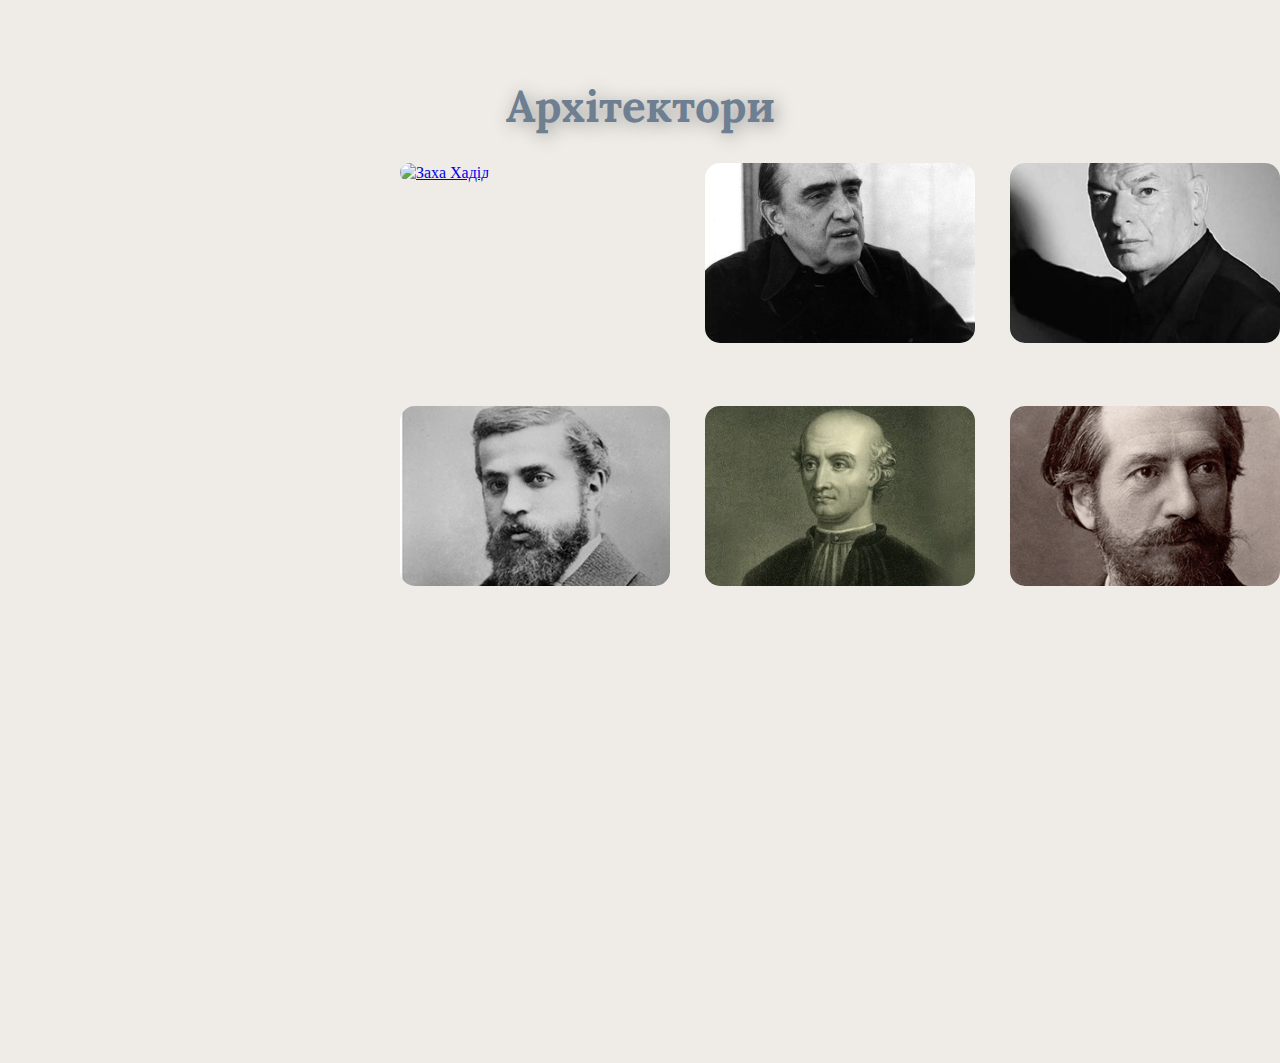
==== architects.html @ b0050d79 "Rename architects.php to architects.html" ====
<!DOCTYPE html>
<html lang="ua">
<head>
	<meta charset="UTF-8">
	<meta name="viewport" content="width=device-width, initial-scale=1.0">
	<link rel="shortcut icon"  href="images/cover/logo2.png">
	
   <link rel="stylesheet" href="libs/jquery-ui/jquery-ui.min.css">
	<link rel="stylesheet" href="libs/bxslider/jquery.bxslider.min.css">
	
	<link href="style.css" rel="stylesheet" type="text/css">
		<script src="libs/jquery/jquery-3.6.1.js"></script>
		<script src="libs/jquery-ui/jquery-ui.min.js"></script>

		<script src="libs/bxslider/jquery.bxslider.min.js"></script>
		<script src="libs/bxslider/jquery.fitvids.js"></script>
		<script src="js/script.js"></script>
	
		<link href="fonts/css/fontawesome.css" rel="stylesheet">
  		<link href="fonts/css/brands.css" rel="stylesheet">
  		<link href="fonts/css/solid.css" rel="stylesheet">
  		<link href="fonts/css/solid.min.css" rel="stylesheet">
  		


	<link rel="preconnect" href="https://fonts.googleapis.com">
	<link rel="preconnect" href="https://fonts.gstatic.com" crossorigin>
	<link href="https://fonts.googleapis.com/css2?family=Lora:wght@400;500;600&family=Roboto+Flex:opsz,wght@8..144,300;8..144,400;8..144,500&display=swap" rel="stylesheet">

	<link rel="preconnect" href="https://fonts.googleapis.com">
	<link rel="preconnect" href="https://fonts.gstatic.com" crossorigin>
	<link href="https://fonts.googleapis.com/css2?family=Fira+Sans+Condensed:wght@400;500&family=Open+Sans:wght@400;500;600&display=swap" rel="stylesheet">

	<title>Architects</title>
</head>

<body class="body-architects">

<?php include "nav-menu.php" ?>
	
<h1 class="arch-h1">
	Архітектори
</h1>

<div class="gallery-architects">

	<div class="g-1">
		<a href="biography-zaha-hadid.php">
		<figure>			
		<img src="images/Cover_Zaha-Hadid_portrait-by-Mary-McCartney.jpg" width="300" height="210" alt="Заха Хадід" >
		<figcaption><strong>Заха Хадід </strong>(31 жовтня 1950 — 31 березня 2016) - британський архітектор іракського походження, відома своїми радикальними деконструктивістськими проектами. У 2004 році вона стала першою жінкою, яка отримала Прітцкерівську архітектурну премію.</figcaption>
		</figure>
		</a>
	</div>
	<div class="g-2">
		<figure>
		<img src="images/Architects/img-O-Niemeyer.jpg" width="300" height="210" alt="Оскар Німейєр">
		<figcaption><strong>Оскар Німейєр</strong> (15 грудня 1907 — 5 грудня 2012) - бразильський архітектор, ранній представник архітектури модерн в Латинській Америці. Спроектував понад 600 будівель. Збудував нову столицю Бразилії.</figcaption>
		</figure>
	</div>
	<div class="g-3">
		<figure>
		<img src="images/Architects/img-J-Novel.jpg" width="300" height="210" alt="Жан Нувель">
		<figcaption><strong>Жан Нувель</strong> (12 серпня 1945 р.) - французький архітектор, який проектував свої будівлі так, щоб «створювати візуальний ландшафт», який відповідав їхньому контексту. Нагороджений Прітцкерівською премією 2008р.</figcaption>
		</figure>
	</div>
	<div class="g-4">
		<figure>
		<img src="images/Architects/img-gaudi-1.jpg" width="300" height="210" alt="Антоніo Гауді">
		<figcaption><strong>Антоніo Гауді</strong> (25 червня 1852 — 10 червня 1926) - іспанський (каталонський) архітектор. Значна частина його кар’єри була присвячена незвичайній церкві Святого Сімейства (Sagrada Familia).</figcaption>
		</figure>
	</div>
	<div class="g-5">
		<figure>
		<img src="images/Architects/img-bramante2-1.jpg" width="300" height="210" alt="Донато Браманте">
		<figcaption><strong>Донато Браманте</strong> (близько 1444 р.— 11 квітня 1514 р.) - італійський архітектор, основоположник Ренесансу.За проектом Браманте Берніні створив цей собор св. Петра. Під його керівництвом було створено низку розкішних будинків</figcaption>
		</figure>
	</div>
	<div class="g-6">
		<figure>
		<img src="images/Architects/img-bartoldi-1-1.jpg" width="300" height="210" alt="Фредерік-Огюст Бартольді">
		<figcaption><strong>Фредерік-Огюст Бартольді</strong> (2 квітня 1834 — 4 жовтня 1904, Париж) - французький скульптор Статуї Свободи в гавані Нью-Йорка. Статуя Свободи є найвідомішою роботою Бартольді, але його шедевром серед монументальних проектів є Бельфорський лев.</figcaption>
		</figure>
	</div>
	
	
</div>


	


</body>

</html>
---- style.css ----
/* скидання стилів браузера */
html, body, div, span, object, iframe, h1, h2, h3, h4, h5, h6, p, blockquote, pre,  abbr, acronym, address, big, cite, code, del, dfn, em, img, ins, kbd, q, s, samp,small, strike, strong, sub, sup, tt, var, b, u, i, center, dl, dt, dd, ol, ul, li, fieldset, form, label, legend,
table, caption, tbody, tfoot, thead, tr, th, td, article, aside, canvas, details, embed, 
figure, figcaption, footer, header, hgroup, menu, nav, output, ruby, section, summary,
time, mark, audio, video {
  margin: 0;
  padding: 0;
  border: 0;
  font-size: 100%;
  vertical-align: baseline;
}
article, aside, details, figcaption, figure, footer, header, hgroup, menu, nav, section {
  display: block;
}
body {
  line-height: 1.2;
}
ol { 
  padding-left: 1.4em;
  list-style: decimal;
}
ul {
  padding-left: 1.4em;
  list-style: none;
}
table {
  border-collapse: collapse;
  border-spacing: 0;
}



/* кінець коду скидання стилів браузера */

/*Стилі для Меню*/

.mainNav *{
 margin: 0;
 padding: 0; 
}

.mainNav ul,  
.mainNav ol{
 list-style: none;
}    

.mainNav > ul{
 display: flex;
 justify-content: center;
}

.nav > li a
{
  text-decoration: none;
  color: #EFECE7;
  font-family: 'Fira Sans Condensed', sans-serif;
  font-size: 22px;
  list-style: none;  
  display: block;
}

.nav li a:hover {
  
  color: #CDCAC5;
  font-size: 24px;  
  box-shadow: 0 10px 6px -8px #EFECE7;
  -webkit-transition: -webkit-transform .1s, box-shadow 0.1s ease-out.1s;
  transition: transform .1s, box-shadow 0.1s ease-out.1s;
   
}    



.nav{
  box-sizing: border-box;
  display: flex;  
  flex-direction: row;
  justify-content: center;  
  padding: 28px 0px 25px;
  gap:20px; 
  /*position: absolute;*/
  width: 100%;
  height: 70px;  
  top: 0;
  background: #394C60;
  border: 1px solid rgba(0, 0, 0, 0.3);
  box-shadow: 0px 4px 4px rgba(0, 0, 0, 0.25);
  position: fixed;
 font-family: 'Fira Sans Condensed', sans-serif;
 font-size: 22px;
 color:#EFECE7;

}


.nav li ul{  
  background-color: #394C60;  
  height: 325px;
  min-width: 150px;
  position:relative;  
  left:5px;

  display: none;
}


.logotype{

  margin-right: 150px;
  margin-top:-4px;
  font-size: 30px;
  color:#EFECE7;
  text-shadow: 2px 2px 4px #000000;

}

.logo-img{

  margin-top: -5px;
  filter: drop-shadow(4px 10px 14px #000);
}




.nav li > ul li ul{
 position: absolute;
 right: -150px;
 top: 0;
}    
.nav li > ul li a
{
  padding: 5px;
  text-transform: none;
  font-size: 20px;  
}

.nav li:hover>ul{
 
 display: block;
  
 font-size: 20px;
}    




/*grid*/

/*#container {
  width: 100%;
  height: 100%;
  background-color: #800020;
  display: grid;
  grid-template-rows: 70px 1200px 70px; 
  grid-template-columns: 1fr 0.7fr;
  gap: 10px;
  padding-bottom: 40px;
  margin-top: 80px;
  margin-bottom: 80px;
}*/

/*header {

  grid-column: 1 / 3;
  grid-row: 1 / 2; 
  margin-left: 20px;
  margin-top: 10px;
}*/

h1{  

  font-family: 'Lora', sans-serif;
  font-size: 44px;
  text-align: center;  
  color:#6E7F91;  
  margin:0;
  padding:0;  
  text-shadow: 0px 4px 14px #6E7F91;
  text-shadow: 3px 3px 18px rgba(150, 150, 150, 1);
}




 .div-about{
  
  margin: 20px;
  font-family: 'Lora', sans-serif;
  font-size: 18px;
}

.ul-about li {
  padding-left: 2rem;
  background-image: url(images/star-4.png);
  background-position: 0 0;
  background-size: 1.6rem 1.6rem;
  background-repeat: no-repeat;
  padding-bottom: 2px; 
  list-style-position: outside;

}



.div-about h3{
  font-size: 26px;
  margin-bottom: 5px;
}

p {
    font-family: 'Lora', sans-serif;
    margin-left: 10px;
    margin-right: 15px;
    padding:0;   
    text-indent: 2.5em;
    text-align: justify;
  }


  .links-p {
  font-family: 'Fira Sans Condensed', serif;
  font-size:16px;
  font-weight: lighter;
  text-indent: 2.5em;
  margin-left: 25px;
  }



body{
   background-color: #EFECE7;
}
/*Стили для грід контейнера*/


[class^="box-"] {
  /*background-color: skyblue;*/  
  display: grid;
  font-size: 18px;
  box-shadow: rgba(50, 50, 93, 0.25) 0px 50px 100px -20px,
  rgba(0, 0, 0, 0.3) 0px 30px 60px -30px,
  rgba(10, 37, 64, 0.35) 0px -2px 6px 0px inset;
}

.container-1 {
  display: grid;
  height: 100vh;
  gap: 15px; 
  width:1400px; 
  justify-items:center;
  justify-self: center;
  justify-content: center;
 
  

  grid-template-columns: 400px 200px;
  grid-template-rows: 700px 700px;
  margin-top: 50px;
  margin-bottom: 80px;
  margin-left: 100px;
  margin-right: 20px;
  
  
}


.box-1{
    grid-column: 1/4;
    grid-row: 1/2;  
   justify-content: center;
   align-items: end;
  
   
}

.box-1 img{
width: 795px; height: 530px; object-fit: cover;
margin: 4px;
}

.box-2{
  grid-column: 1/3;
  grid-row: 2/3;

  
}

.box-3{
  
  grid-column: 3/4;
  grid-row: 2/3;
  justify-items:space-around;
  
}


.ul-definition li {
  padding-left: 2rem; 
  list-style-image: url(images/star-4.png);
  background-position: 0 0;
  background-size: 1.6rem 1.6rem;
  background-repeat: no-repeat;  
  list-style-position: inside;
  font-family: 'Lora', sans-serif;
  padding-right: 15px;
  text-align: justify;
  font-size: 18px;
  padding: 0;
  margin-right: 15px;

}

 .links-p a{
  font-family: 'Fira Sans Condensed', sans-serif;
  font-size:16px;
  font-weight: lighter;
  text-indent: 4em;
  margin-left: 50px;

  }


.box-4{
  grid-column: 1/4;
  grid-row: 5/6;
  justify-content: start;
  margin-left: 0px;
  /*margin-right: 50px;*/
}



blockquote p{
    padding: 15px;
    font-family: 'Lora', sans-serif;    
    font-weight: bolder;
    font-size: 16px;
    text-align: right;    
}
figcaption{
  padding-right: 15px;
  text-align: right;
}


/*Стилі для вертикального меню*/
.mainNav [type="checkbox"]{
 display: none;
}

.mainNav label.toggleMenu{
 background: #6E7F91;
 display: none; 
 padding: 15px 40px; 
 cursor: pointer;
 position: relative;
 color: #EFECE7;
  font-family: 'Fira Sans Condensed', sans-serif;
  font-size:16px;
  font-weight: lighter;
}    

.mainNav label.toggleMenu .logo{
 position: absolute;
 top: 3px;
 left: 50px;
 font-size: 25px;
 color: #EFECE7;
}

 

/*Стилі для адаптації вертикального меню */
@media all and (max-width: 800px) {
 .mainNav {
  /*overflow: hidden;*/
 }

 .mainNav {
  display: block;
  position: fixed; 
 }
.mainNav .nav{
  display: none;
}

.mainNav label.toggleMenu{
 display: block;
}  

input.toggleMenu:checked + label.toggleMenu{
 background: #394C60;
 color: #CDCAC5;
}

input.toggleMenu:checked ~ .nav{
 display: block; 
 background-color: #394C60; 
 /*position: absolute;*/
 position: fixed; 
 height: 180px;
 /*width: 100%;*/
 padding-top: 5px;
 padding-left:50px;

}
.logotype{
  display:none;
}



}


/*.container-1 {
  display: grid;
  height: 100vh;
  gap: 5px; 
  width:1400px; 
  justify-items:center;
  justify-self: center;
  grid-template-columns: 400px 200px;
  grid-template-rows: 700px 700px;
  margin-top: 50px;
  margin-bottom: 80px;
  margin-left: 150px;  
}
*/


/*Стилі для адаптації Grid контейнера*/



@media all and (max-width: 800px){

.container-1{
  margin-left:20px;
  margin-top: 20px;  
  grid-template-columns: 400px auto 400px ;
  grid-template-rows: 400px 600px 700px;
  width:795px;
  justify-content: start;
  
  
}

.box-1,.box-2,.box-3,
.box-4,.box-5
{
  /*margin-left: 15px;*/
  margin-right: 5px;
  font-size: 14px;
}

  .box-1{
  grid-column: 1/3;
  grid-row: 1/2;
  justify-content: right;
  align-items: right;
  
}

.box-1 img{
/*width: 795px; height: 530px; object-fit: cover;*/
width: 398px; height: 265px; object-fit: cover;


}

.box-1 h1{
  
  font-family: 'Lora', sans-serif;
  font-size: 30px;
  text-align: center;
  
}

/*B*/
.box-2{
  grid-column: 1/3;
  grid-row: 2/3;
}

/*C*/
.box-3{
  grid-column: 1/3;
  grid-row: 3/5;  
}

.box-2, .box-3 p {
    font-family: 'Lora', sans-serif;    
    text-indent: 2.5em;
    font-size: 14px;
    text-align: justify;
  }

.box-2 li{
  font-size: 14px;
}


.ul-definition li {
  padding-left: 2rem;  
  background-position: 0 0;
  background-size: 1.6rem 1.6rem;
  background-repeat: no-repeat;  
  list-style-position: inside;
  font-family: 'Lora', sans-serif;
  padding-right: 15px;
  text-align: justify;
  font-size: 14px; 

}

.links-p a{
  font-size:10px;
  margin-top:0;
  margin-left: 50px;
  text-indent: 3em;
}


  /*.links-p{
  font-family: 'Fira Sans Condensed', sans-serif;
  font-size:12px;
  font-weight: lighter;
  text-indent: 0;
    }*/


.box-4{
  grid-column: 1/3;
  grid-row: 7/8;
}




}

/*Стилі для типів архітектури*/
h2 {
font-family: 'Lora', sans-serif;
font-size: 20px;
text-align: left;
padding-top:15px;
padding-bottom: 15px;
padding-left:15px;
}



ol li{
  padding-left: 2rem; 
  background-position: 0 0;
  background-size: 1.6rem 1.6rem;
  background-repeat: no-repeat;  
  list-style-position: inside;
  font-family: 'Lora', sans-serif;
  padding-right: 15px;
  text-align: justify;
  font-size: 18px;  
}



/*Стиля для слайдера bx-slider*/

.slider img { width: 800px; height: 500px; object-fit: cover; }

.bx-viewport{
  background:#EFECE7;

}

.bx-wrapper{
  background:#EFECE7;  
  border:#EFECE7;
  box-shadow: rgba(50, 50, 93, 0.25) 0px 50px 100px -20px,
   rgba(0, 0, 0, 0.3) 0px 30px 60px -30px,
   rgba(10, 37, 64, 0.35) 0px -2px 6px 0px inset;
}


/*Стилі для сторінки architects.php flex*/




/*.gallery-architects{
  display:flex;
  flex-direction: row;  
  position:relative;
  
    
  justify-content: space-around;
  align-content: stretch;
  width: 80%;
  height: 80vh; 
  margin-top: 50px;
 flex-wrap: wrap;
 align-items: center;
 overflow: auto;
 
 
}

.gallery-architects{
  display: flex;
   flex-direction: column;
  flex-flow: column wrap;
  align-content: space-between;
  position:relative;
  height: 600px;  
  overflow: scroll;
}*/
















/*.gallery-architects figure{
  display: inline-block;  
  width: 225px;
  height:158px;
  margin: 25px;  
  padding:15px;
 
}*/



/*
.g {

  
  width: 225px;
  height:158px;  

  margin: 25px;  
  padding:25px;

}*/








figure img {
  width: 270px;
  height: 180px;
  -webkit-transition: .3s ease-in-out;
  transition: .3s ease-in-out;
}

figure:hover img{
  width: 297px;
  height: 198px; 
}




.gallery-architects figcaption{
  position: relative;
  width: 260px;
  height: 140px;  
  background-color:#6E7F91;
  /* Сверху | Справа | Снизу | Слева */  
  padding: 0.2% 0% 2.5% 2.6%;
  margin:0 auto;
  font-family: 'Lora', serif;  
  font-size: .9em;
  /*font-size: 16px;*/
  text-align: start;
  color: white;
  border-radius: 0px 0px 15px 15px;
  -webkit-box-shadow: 1px 10px 19.5px 0 #394c60;
  -moz-box-shadow: 1px 10px 19.5px 0 #394c60;
  box-shadow: 1px 10px 19.5px 0 #394c60;  
  background: #6E7F91;
  -webkit-backdrop-filter: blur(10px);
  backdrop-filter: blur(10px);
  border: 1px solid #394C60;

  background: rgba(57,76,96,0.6);
  -webkit-backdrop-filter: blur(10px);
  backdrop-filter: blur(10px);
border: 1px solid rgba(57,76,96,0.3);
}




.gallery-architects img { 
    width: 270px;
    height: 180px;
    object-fit: cover;
    border-radius:15px;
     }




.body-architects{

  background-image: url(images/cover/img-arch.jpg);
  
  background-repeat: no-repeat;
 -webkit-background-size: cover;
    -moz-background-size: cover;
    -o-background-size: cover;
    background-size: cover;
   /* height: 100%;*/    
    overflow: hidden;   
    position:relative;
    z-index:30;
    width: 100%;
  height: auto;
}



.mainNav{
  position:relative;
  z-index:50;
}





/*Адаптація сторінки Architects */

/*@media (max-width: 800px) {

  .gallery-architects {

    display: flex;
    flex-direction: column;
    flex-wrap: column wrap;
    align-content: space-between;
    justify-content: center;    
    overflow: scroll;
    height: 2000px;
    
  }
}

.g
{
  flex: 100%;
    max-width: 100%;
    display: row;
}*/


.quote {
  padding:300px;

  font-size: 44px;
  font-family: 'Arial' sans-serif;
  line-height: 1.5;
  font-weight: bold;

  animation-duration: 5s;
  animation-name: slidein;
}

@keyframes slidein {
  from {
    margin-left: 100%;
    width: 300%;
  }

  to {
    margin-left: 0%;
    width: 100%;
  }
}


/*Стилі для сторінки architects - grid розмітка
*/
[class^="g-"] {
 /* background-color: skyblue;*/
  
  display: grid;
  place-items: start;

}


.gallery-architects {
  display: grid;
  grid-auto-flow: column;  
  margin-left:400px;
  margin-top:30px;
  grid-template-columns: 1fr 1fr 1fr 1fr; 
  grid-template-rows: 1.5fr 1.5fr 1.5fr 0.5fr 0.5fr;
  
  gap: 20px 20px; 
  grid-template-areas: 
    "A B C"    
    "D E F"    
    ". . . ";
  width: 1200px;
  height: 100vh;
  
  justify-content: space-between;
  /*align-content: end;*/
  overflow: scroll;

}



.g-1 {
  grid-area: A;
   
}
.g-2 {
  grid-area: B;
}
.g-3 {
  grid-area: C;
}

.g-4 {
  grid-area: D;
}
.g-5 {
  grid-area: E;
}
.g-6 {
  grid-area: F;
}



/*figure figcaption{
  display: none;
}

figure:hover figcaption
{
  display: block;

}*/


[class^="g-"]  figcaption{
  display: none;
}

[class^="g-"] :hover figcaption
{
  display: block;

}



.arch-h1{
  margin-top:80px;
}

/**/

/*Адаптація сторінки Architects */
@media all and (max-width: 800px)

{

.gallery-architects {
  display: grid;
  grid-template-columns: repeat(auto-fit, minmax(300px, 1fr));
  grid-template-rows: repeat(6, 400px);


  /*grid-template-columns: 1fr; 
  grid-template-rows: 0.5fr 0.5fr 0.5fr 0.5fr 0.5fr 0.5fr; */
  gap: 2px 2px;
  margin-left:15px;
  justify-content: start; 
  justify-items: stretch;
  width: 300px;  
  height: 800px;
 
  grid-template-areas: 
    "A"
    "B"
    "C"
    "D"
    "E"
    "F"
    "."
    ".";


   /*  width: auto;  
    height: 70%;*/

    overflow: scroll; 

}

/*figcaption{
  padding: 0px;
  margin: 0px;
  font-size: 12px;

}*/

figure figcaption{
  display: block;
}

figure:hover figcaption
{
  display: block;
  position: relative;
  padding: 0;
  margin: 0;

}

.arch-h1{
  margin-top:40px;
  margin-left: 15px;
  text-align: left;
  font-size: 34px;
}

[class^="g-"] {
  /*background-color: skyblue;*/
  
  display: column;
  place-items: start;
  margin:0;

}

[class^="g-"]  figcaption{
  display: block;
  padding: 2px;
  margin: 0;
  font-size: 12px;  
}

/*[class^="g-"] :hover figcaption
{
  display: block;

}*/





}




  /*.gallery-architects {

    display: grid;
    
    align-content: space-between;
    justify-content: center;    
    overflow: scroll;
    height: 2000px;
    
  }*/








/*.g
{
  flex: 100%;
    max-width: 100%;
    display: row;
}

*/









/*Стилі для футера*/

footer {
    display: flex;
    justify-content: center;
    flex-wrap: wrap;
    padding: 10px;
    background-color: #394C60;
    color: #EFECE7;
    font-family: 'Fira Sans Condensed', sans-serif;    
    position: fixed;    
    left: 0;
    bottom: 0;
    width: 100%;
    height:20px;

    box-shadow: rgba(50, 50, 93, 0.25) 0px 50px 100px -20px, rgba(0, 0, 0, 0.3) 0px 30px 60px -30px, rgba(10, 37, 64, 0.35) 0px -2px 6px 0px inset;

  }




/*Адаптація футера*/


@media all and (max-width: 800px){

footer {
  display: flex;
  flex-direction: column;
  width:795px;
  flex-wrap: wrap;
  flex-grow: 0;
    flex-shrink: 0;
  }
}
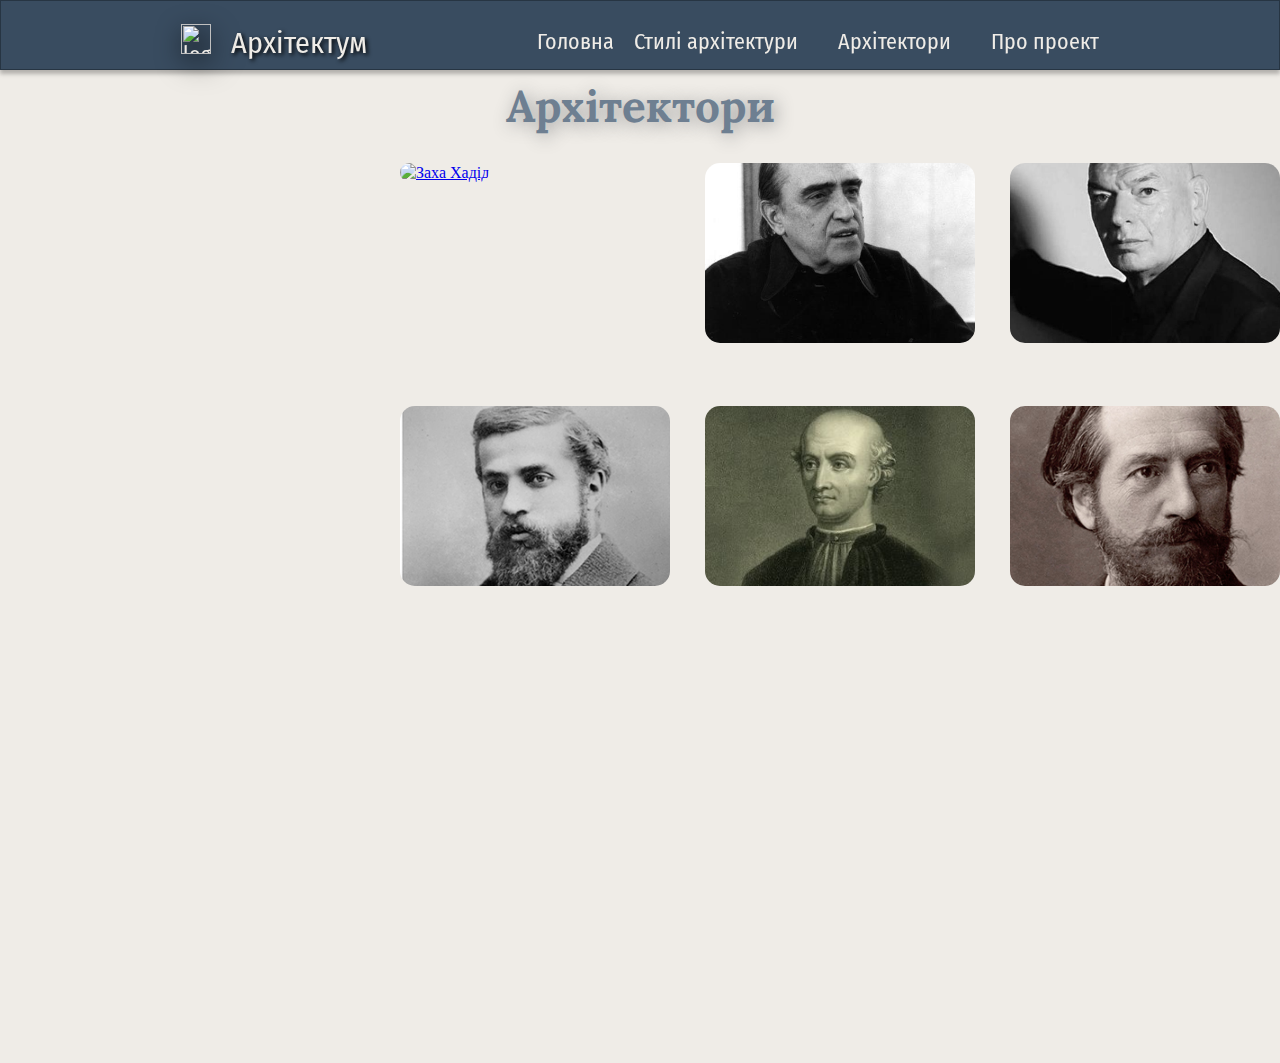
==== commit e06dfd63: "Update architects.html" ====
--- a/architects.html
+++ b/architects.html
@@ -36,7 +36,30 @@
 
 <body class="body-architects">
 
-<?php include "nav-menu.php" ?>
+	<nav class="mainNav">
+       		<input type="checkbox" name="toggle" id="menu" class="toggleMenu">
+       		<label for="menu" class="toggleMenu"><img src="images/cover/logo1.png" width="30px" height="30px" title="logo"><!-- <i class="fa-solid fa-bars"></i> --></label>
+
+       		   <ul class="nav">
+       		   	<img src="images/cover/logo1.png" width="30px" height="30px" title="logo" class="logo-img"> 
+       		   	    <li class="logotype"> Архітектум </li>
+					<li class="nav-link"> <a href="index.php" class="home-link">Головна</a></li>
+					<li> <a href=# class="style-arch-link">Стилі архітектури</a>
+							<ul>
+									<li><a href="art-deco.html" class="art-deco">Арт Деко</a></li>
+									<li><a href="baroque.html" class="baroque">Бароко</a></li>
+									<li><a href="gothic.html" class="gothic">Готика</a></li>							
+									<li><a href="islamic.html" class="іslamic">Ісламська</li>
+									<li><a href="modern.html" class="modernism">Модернізм</li>
+									<li><a href="parametric.html" class="parametric">Параметризм</li>
+									<li><a href="renaissanse.html" class="renaissanse">Ренесанс</li>
+									<li><a href="futurism.html" class="futurism">Футурізм</li>
+							</ul>
+					</li>
+					<li> <a href="architects.html" class="arch-link">Архітектори</li>					
+					<li> <a href=# class="about-link">Про проект</a></li>
+				</ul>
+	   </nav>
 	
 <h1 class="arch-h1">
 	Архітектори
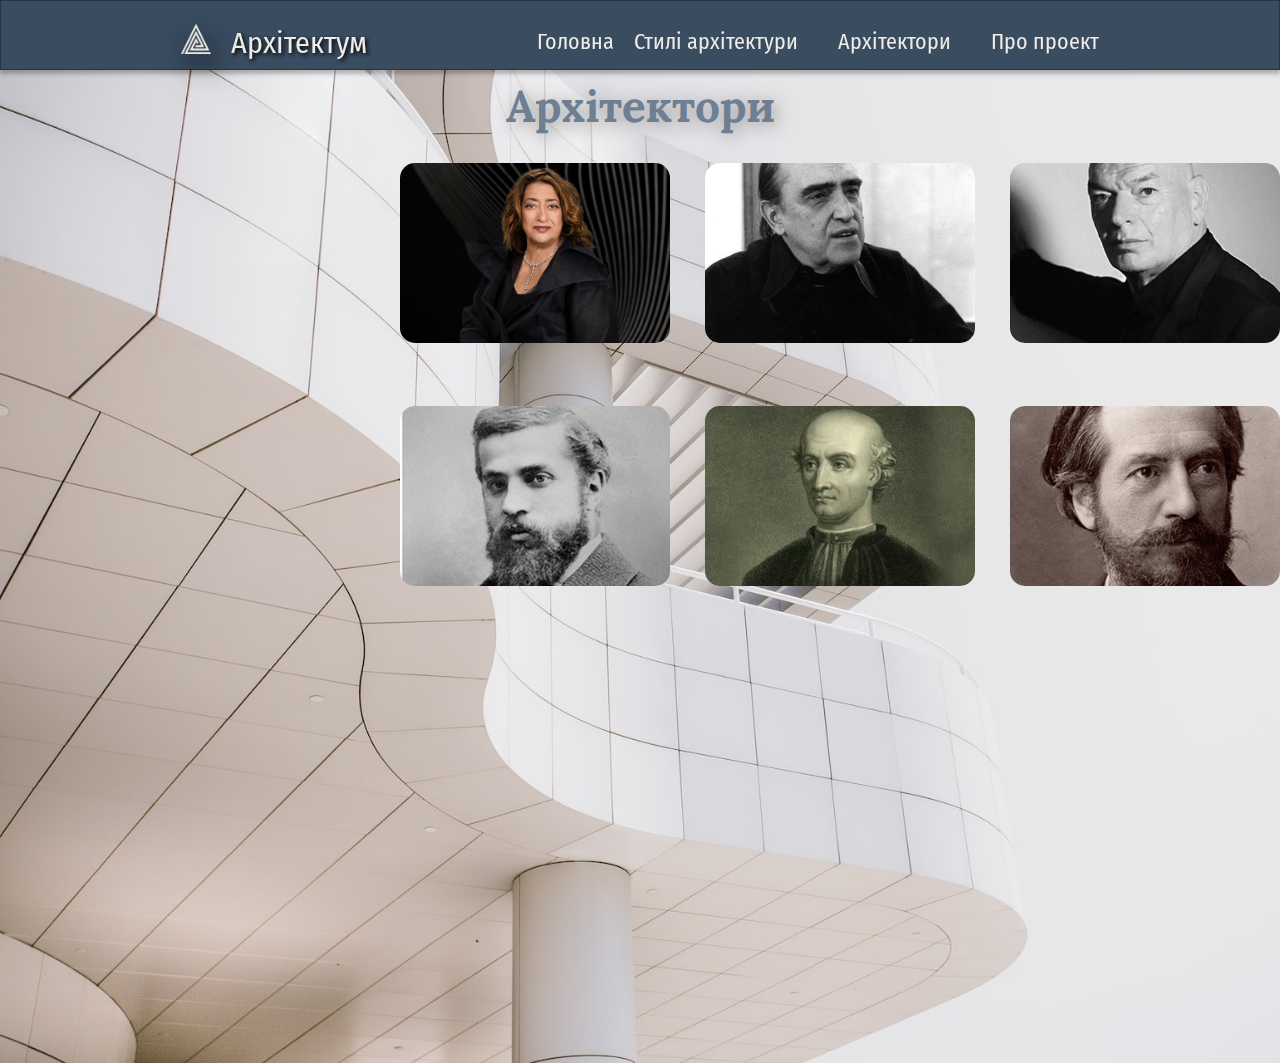
==== commit f8e84a11: "Update architects.html" ====
--- a/architects.html
+++ b/architects.html
@@ -43,7 +43,7 @@
        		   <ul class="nav">
        		   	<img src="images/cover/logo1.png" width="30px" height="30px" title="logo" class="logo-img"> 
        		   	    <li class="logotype"> Архітектум </li>
-					<li class="nav-link"> <a href="index.php" class="home-link">Головна</a></li>
+					<li class="nav-link"> <a href="index.html" class="home-link">Головна</a></li>
 					<li> <a href=# class="style-arch-link">Стилі архітектури</a>
 							<ul>
 									<li><a href="art-deco.html" class="art-deco">Арт Деко</a></li>
@@ -68,7 +68,7 @@
 <div class="gallery-architects">
 
 	<div class="g-1">
-		<a href="biography-zaha-hadid.php">
+		<a href="biography-zaha-hadid.html">
 		<figure>			
 		<img src="images/Cover_Zaha-Hadid_portrait-by-Mary-McCartney.jpg" width="300" height="210" alt="Заха Хадід" >
 		<figcaption><strong>Заха Хадід </strong>(31 жовтня 1950 — 31 березня 2016) - британський архітектор іракського походження, відома своїми радикальними деконструктивістськими проектами. У 2004 році вона стала першою жінкою, яка отримала Прітцкерівську архітектурну премію.</figcaption>
